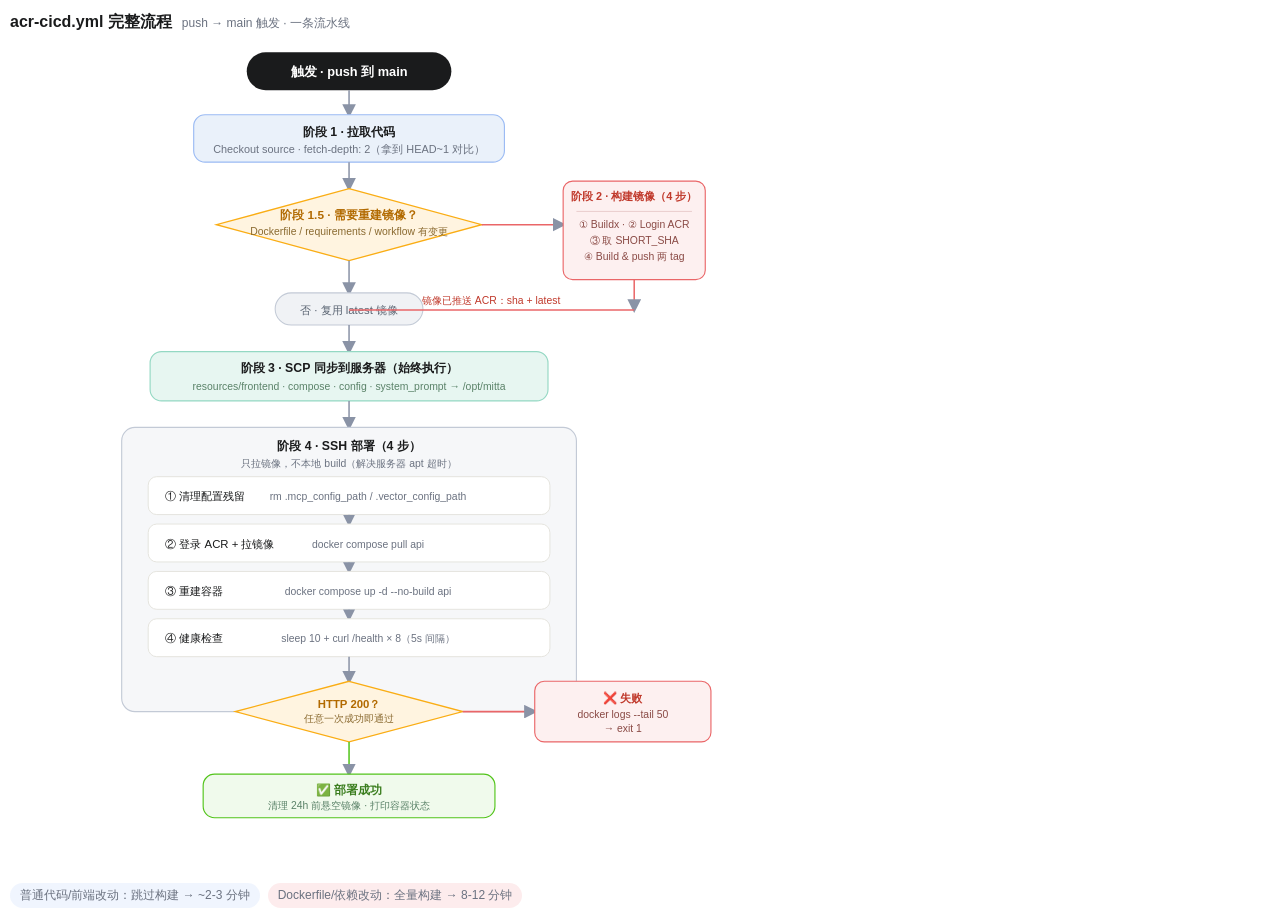
==== docs/ci-flow.html @ 8e014d86 "docs: README 全面审查优化+新增 CI/CD 章节+流程图 - 新增「持续集成与部署」章节: 混合部署架构图 + mermaid 流水线 +   镜像构建跳过机制(普通改动~2min / " ====
<html style="margin:0;padding:0;">
<div style="background-color:transparent;box-sizing:border-box;font-family:'Roboto','PingFang SC','Segoe UI',Arial,sans-serif;padding:4px 0;">
  <!-- 标题区 -->
  <div style="display:flex;align-items:baseline;gap:10px;flex-wrap:wrap;margin:0 0 6px 2px;">
    <span style="font-size:16px;font-weight:600;color:#1A1B1C;">acr-cicd.yml 完整流程</span>
    <span style="font-size:12px;color:#6B7280;">push → main 触发 · 一条流水线</span>
  </div>

  <!-- 流程图主体（纵向：触发 → 拉码 → 分支 → 构建/跳过 → 同步 → 部署 → 健康检查） -->
  <div style="width:100%;max-width:720px;box-sizing:border-box;">
  <svg viewBox="0 0 760 880" xmlns="http://www.w3.org/2000/svg" style="width:100%;height:auto;display:block;" role="img" aria-label="acr-cicd 流程图">
    <!-- ===== 阶段 0：触发 ===== -->
    <rect x="252" y="14" width="216" height="40" rx="20" fill="#1A1B1C"/>
    <text x="360" y="39" text-anchor="middle" font-size="13.5" font-weight="600" fill="#FFFFFF">触发 · push 到 main</text>

    <!-- ===== 阶段 1：拉取代码 ===== -->
    <line x1="360" y1="54" x2="360" y2="80" stroke="#8A93A6" stroke-width="1.6" marker-end="url(#ar)"/>
    <rect x="196" y="80" width="328" height="50" rx="12" fill="#EAF1FA" stroke="#9BBBF4" stroke-width="1.2"/>
    <text x="360" y="102" text-anchor="middle" font-size="13" font-weight="600" fill="#1A1B1C">阶段 1 · 拉取代码</text>
    <text x="360" y="120" text-anchor="middle" font-size="11.5" fill="#6B7280">Checkout source · fetch-depth: 2（拿到 HEAD~1 对比）</text>

    <!-- ===== 阶段 1.5：判断是否重建镜像 ===== -->
    <line x1="360" y1="130" x2="360" y2="158" stroke="#8A93A6" stroke-width="1.6" marker-end="url(#ar)"/>
    <polygon points="360,158 500,196 360,234 220,196" fill="#FFF4E0" stroke="#FAAD14" stroke-width="1.4"/>
    <text x="360" y="190" text-anchor="middle" font-size="12.5" font-weight="600" fill="#B26A00">阶段 1.5 · 需要重建镜像？</text>
    <text x="360" y="207" text-anchor="middle" font-size="11" fill="#8A6A30">Dockerfile / requirements / workflow 有变更</text>

    <!-- 否分支：跳过构建 -->
    <line x1="360" y1="234" x2="360" y2="268" stroke="#8A93A6" stroke-width="1.6" marker-end="url(#ar)"/>
    <rect x="282" y="268" width="156" height="34" rx="17" fill="#F0F2F5" stroke="#C3CAD6" stroke-width="1.1"/>
    <text x="360" y="290" text-anchor="middle" font-size="12" fill="#5A6472">否 · 复用 latest 镜像</text>

    <!-- 是分支：构建镜像（右侧泳道） -->
    <line x1="500" y1="196" x2="586" y2="196" stroke="#EA6668" stroke-width="1.6" marker-end="url(#ar)"/>
    <rect x="586" y="150" width="150" height="104" rx="10" fill="#FDF0F0" stroke="#EA6668" stroke-width="1.2"/>
    <text x="661" y="170" text-anchor="middle" font-size="11.5" font-weight="600" fill="#C0392B">阶段 2 · 构建镜像（4 步）</text>
    <line x1="600" y1="182" x2="722" y2="182" stroke="#E8CCCC" stroke-width="1"/>
    <text x="661" y="199" text-anchor="middle" font-size="11" fill="#8A4A45">① Buildx · ② Login ACR</text>
    <text x="661" y="216" text-anchor="middle" font-size="11" fill="#8A4A45">③ 取 SHORT_SHA</text>
    <text x="661" y="233" text-anchor="middle" font-size="11" fill="#8A4A45">④ Build &amp; push 两 tag</text>
    <line x1="661" y1="254" x2="661" y2="286" stroke="#EA6668" stroke-width="1.6" marker-end="url(#ar)"/>
    <line x1="661" y1="286" x2="360" y2="286" stroke="#EA6668" stroke-width="1.6"/>
    <text x="510" y="280" text-anchor="middle" font-size="11" fill="#C0392B">镜像已推送 ACR：sha + latest</text>

    <!-- ===== 阶段 3：SCP 同步（无论是否构建都执行） ===== -->
    <line x1="360" y1="302" x2="360" y2="330" stroke="#8A93A6" stroke-width="1.6" marker-end="url(#ar)"/>
    <rect x="150" y="330" width="420" height="52" rx="12" fill="#E7F6F1" stroke="#94D8C3" stroke-width="1.2"/>
    <text x="360" y="352" text-anchor="middle" font-size="13" font-weight="600" fill="#1A1B1C">阶段 3 · SCP 同步到服务器（始终执行）</text>
    <text x="360" y="370" text-anchor="middle" font-size="11" fill="#5A8268">resources/frontend · compose · config · system_prompt → /opt/mitta</text>

    <!-- ===== 阶段 4：SSH 部署 ===== -->
    <line x1="360" y1="382" x2="360" y2="410" stroke="#8A93A6" stroke-width="1.6" marker-end="url(#ar)"/>
    <rect x="120" y="410" width="480" height="300" rx="14" fill="#F6F7F9" stroke="#C3CAD6" stroke-width="1.2"/>
    <text x="360" y="434" text-anchor="middle" font-size="13" font-weight="600" fill="#1A1B1C">阶段 4 · SSH 部署（4 步）</text>
    <text x="360" y="452" text-anchor="middle" font-size="11" fill="#6B7280">只拉镜像，不本地 build（解决服务器 apt 超时）</text>

    <!-- 4 个部署子步骤 -->
    <rect x="148" y="462" width="424" height="40" rx="9" fill="#FFFFFF" stroke="#E4E3DD" stroke-width="1"/>
    <text x="166" y="487" font-size="12" fill="#1A1B1C">① 清理配置残留</text>
    <text x="380" y="487" text-anchor="middle" font-size="11" fill="#6B7280">rm .mcp_config_path / .vector_config_path</text>

    <line x1="360" y1="502" x2="360" y2="512" stroke="#C3CAD6" stroke-width="1.4" marker-end="url(#ar)"/>
    <rect x="148" y="512" width="424" height="40" rx="9" fill="#FFFFFF" stroke="#E4E3DD" stroke-width="1"/>
    <text x="166" y="537" font-size="12" fill="#1A1B1C">② 登录 ACR + 拉镜像</text>
    <text x="380" y="537" text-anchor="middle" font-size="11" fill="#6B7280">docker compose pull api</text>

    <line x1="360" y1="552" x2="360" y2="562" stroke="#C3CAD6" stroke-width="1.4" marker-end="url(#ar)"/>
    <rect x="148" y="562" width="424" height="40" rx="9" fill="#FFFFFF" stroke="#E4E3DD" stroke-width="1"/>
    <text x="166" y="587" font-size="12" fill="#1A1B1C">③ 重建容器</text>
    <text x="380" y="587" text-anchor="middle" font-size="11" fill="#6B7280">docker compose up -d --no-build api</text>

    <line x1="360" y1="602" x2="360" y2="612" stroke="#C3CAD6" stroke-width="1.4" marker-end="url(#ar)"/>
    <rect x="148" y="612" width="424" height="40" rx="9" fill="#FFFFFF" stroke="#E4E3DD" stroke-width="1"/>
    <text x="166" y="637" font-size="12" fill="#1A1B1C">④ 健康检查</text>
    <text x="380" y="637" text-anchor="middle" font-size="11" fill="#6B7280">sleep 10 + curl /health × 8（5s 间隔）</text>

    <!-- ===== 健康检查分支 ===== -->
    <line x1="360" y1="652" x2="360" y2="678" stroke="#8A93A6" stroke-width="1.6" marker-end="url(#ar)"/>
    <polygon points="360,678 480,710 360,742 240,710" fill="#FFF4E0" stroke="#FAAD14" stroke-width="1.4"/>
    <text x="360" y="706" text-anchor="middle" font-size="12" font-weight="600" fill="#B26A00">HTTP 200？</text>
    <text x="360" y="721" text-anchor="middle" font-size="11" fill="#8A6A30">任意一次成功即通过</text>

    <!-- 成功分支 -->
    <line x1="360" y1="742" x2="360" y2="776" stroke="#52C41A" stroke-width="1.6" marker-end="url(#ar)"/>
    <rect x="206" y="776" width="308" height="46" rx="12" fill="#F0FAEC" stroke="#52C41A" stroke-width="1.2"/>
    <text x="360" y="797" text-anchor="middle" font-size="12.5" font-weight="600" fill="#3A7D1E">✅ 部署成功</text>
    <text x="360" y="813" text-anchor="middle" font-size="11" fill="#5A8268">清理 24h 前悬空镜像 · 打印容器状态</text>

    <!-- 失败分支 -->
    <line x1="480" y1="710" x2="556" y2="710" stroke="#EA6668" stroke-width="1.6" marker-end="url(#ar)"/>
    <rect x="556" y="678" width="186" height="64" rx="10" fill="#FDF0F0" stroke="#EA6668" stroke-width="1.2"/>
    <text x="649" y="700" text-anchor="middle" font-size="12" font-weight="600" fill="#C0392B">❌ 失败</text>
    <text x="649" y="717" text-anchor="middle" font-size="11" fill="#8A4A45">docker logs --tail 50</text>
    <text x="649" y="732" text-anchor="middle" font-size="11" fill="#8A4A45">→ exit 1</text>

    <!-- 箭头定义 -->
    <defs>
      <marker id="ar" markerWidth="9" markerHeight="9" refX="7" refY="4.5" orient="auto">
        <path d="M0,0 L9,4.5 L0,9 Z" fill="#8A93A6"/>
      </marker>
    </defs>
  </svg>
  </div>

  <!-- 底部说明 -->
  <div style="display:flex;gap:8px;flex-wrap:wrap;margin:10px 2px 0;font-size:12px;color:#6B7280;">
    <span style="padding:4px 10px;border-radius:999px;background:rgba(155,187,244,0.15);">普通代码/前端改动：跳过构建 → ~2-3 分钟</span>
    <span style="padding:4px 10px;border-radius:999px;background:rgba(234,102,104,0.12);">Dockerfile/依赖改动：全量构建 → 8-12 分钟</span>
  </div>
</div>
</html>
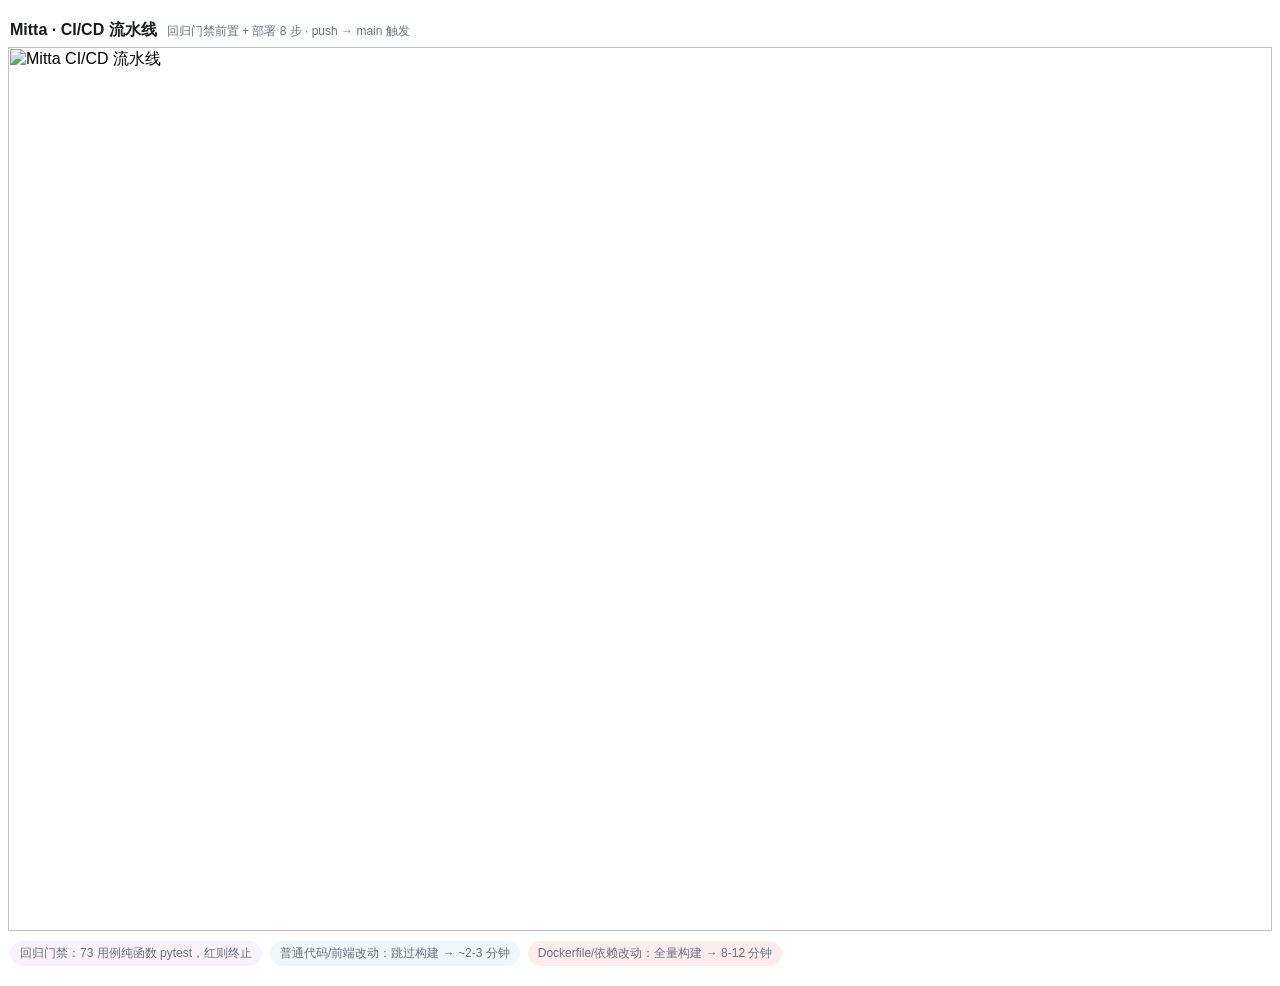
==== commit c67eca57: "docs: 修复 CI 流程图模块重叠（红叉移入门禁块内、交接线走顶部主线）、同步 ci-flow.html" ====
--- a/docs/ci-flow.html
+++ b/docs/ci-flow.html
@@ -1,111 +1,15 @@
 <html style="margin:0;padding:0;">
-<div style="background-color:transparent;box-sizing:border-box;font-family:'Roboto','PingFang SC','Segoe UI',Arial,sans-serif;padding:4px 0;">
-  <!-- 标题区 -->
+<title>Mitta CI/CD 流水线</title>
+<div style="background-color:transparent;box-sizing:border-box;font-family:'Roboto','PingFang SC','Segoe UI',Arial,sans-serif;padding:12px 0;">
   <div style="display:flex;align-items:baseline;gap:10px;flex-wrap:wrap;margin:0 0 6px 2px;">
-    <span style="font-size:16px;font-weight:600;color:#1A1B1C;">acr-cicd.yml 完整流程</span>
-    <span style="font-size:12px;color:#6B7280;">push → main 触发 · 一条流水线</span>
+    <span style="font-size:16px;font-weight:600;color:#1A1B1C;">Mitta · CI/CD 流水线</span>
+    <span style="font-size:12px;color:#6B7280;">回归门禁前置 + 部署 8 步 · push → main 触发</span>
   </div>
-
-  <!-- 流程图主体（纵向：触发 → 拉码 → 分支 → 构建/跳过 → 同步 → 部署 → 健康检查） -->
-  <div style="width:100%;max-width:720px;box-sizing:border-box;">
-  <svg viewBox="0 0 760 880" xmlns="http://www.w3.org/2000/svg" style="width:100%;height:auto;display:block;" role="img" aria-label="acr-cicd 流程图">
-    <!-- ===== 阶段 0：触发 ===== -->
-    <rect x="252" y="14" width="216" height="40" rx="20" fill="#1A1B1C"/>
-    <text x="360" y="39" text-anchor="middle" font-size="13.5" font-weight="600" fill="#FFFFFF">触发 · push 到 main</text>
-
-    <!-- ===== 阶段 1：拉取代码 ===== -->
-    <line x1="360" y1="54" x2="360" y2="80" stroke="#8A93A6" stroke-width="1.6" marker-end="url(#ar)"/>
-    <rect x="196" y="80" width="328" height="50" rx="12" fill="#EAF1FA" stroke="#9BBBF4" stroke-width="1.2"/>
-    <text x="360" y="102" text-anchor="middle" font-size="13" font-weight="600" fill="#1A1B1C">阶段 1 · 拉取代码</text>
-    <text x="360" y="120" text-anchor="middle" font-size="11.5" fill="#6B7280">Checkout source · fetch-depth: 2（拿到 HEAD~1 对比）</text>
-
-    <!-- ===== 阶段 1.5：判断是否重建镜像 ===== -->
-    <line x1="360" y1="130" x2="360" y2="158" stroke="#8A93A6" stroke-width="1.6" marker-end="url(#ar)"/>
-    <polygon points="360,158 500,196 360,234 220,196" fill="#FFF4E0" stroke="#FAAD14" stroke-width="1.4"/>
-    <text x="360" y="190" text-anchor="middle" font-size="12.5" font-weight="600" fill="#B26A00">阶段 1.5 · 需要重建镜像？</text>
-    <text x="360" y="207" text-anchor="middle" font-size="11" fill="#8A6A30">Dockerfile / requirements / workflow 有变更</text>
-
-    <!-- 否分支：跳过构建 -->
-    <line x1="360" y1="234" x2="360" y2="268" stroke="#8A93A6" stroke-width="1.6" marker-end="url(#ar)"/>
-    <rect x="282" y="268" width="156" height="34" rx="17" fill="#F0F2F5" stroke="#C3CAD6" stroke-width="1.1"/>
-    <text x="360" y="290" text-anchor="middle" font-size="12" fill="#5A6472">否 · 复用 latest 镜像</text>
-
-    <!-- 是分支：构建镜像（右侧泳道） -->
-    <line x1="500" y1="196" x2="586" y2="196" stroke="#EA6668" stroke-width="1.6" marker-end="url(#ar)"/>
-    <rect x="586" y="150" width="150" height="104" rx="10" fill="#FDF0F0" stroke="#EA6668" stroke-width="1.2"/>
-    <text x="661" y="170" text-anchor="middle" font-size="11.5" font-weight="600" fill="#C0392B">阶段 2 · 构建镜像（4 步）</text>
-    <line x1="600" y1="182" x2="722" y2="182" stroke="#E8CCCC" stroke-width="1"/>
-    <text x="661" y="199" text-anchor="middle" font-size="11" fill="#8A4A45">① Buildx · ② Login ACR</text>
-    <text x="661" y="216" text-anchor="middle" font-size="11" fill="#8A4A45">③ 取 SHORT_SHA</text>
-    <text x="661" y="233" text-anchor="middle" font-size="11" fill="#8A4A45">④ Build &amp; push 两 tag</text>
-    <line x1="661" y1="254" x2="661" y2="286" stroke="#EA6668" stroke-width="1.6" marker-end="url(#ar)"/>
-    <line x1="661" y1="286" x2="360" y2="286" stroke="#EA6668" stroke-width="1.6"/>
-    <text x="510" y="280" text-anchor="middle" font-size="11" fill="#C0392B">镜像已推送 ACR：sha + latest</text>
-
-    <!-- ===== 阶段 3：SCP 同步（无论是否构建都执行） ===== -->
-    <line x1="360" y1="302" x2="360" y2="330" stroke="#8A93A6" stroke-width="1.6" marker-end="url(#ar)"/>
-    <rect x="150" y="330" width="420" height="52" rx="12" fill="#E7F6F1" stroke="#94D8C3" stroke-width="1.2"/>
-    <text x="360" y="352" text-anchor="middle" font-size="13" font-weight="600" fill="#1A1B1C">阶段 3 · SCP 同步到服务器（始终执行）</text>
-    <text x="360" y="370" text-anchor="middle" font-size="11" fill="#5A8268">resources/frontend · compose · config · system_prompt → /opt/mitta</text>
-
-    <!-- ===== 阶段 4：SSH 部署 ===== -->
-    <line x1="360" y1="382" x2="360" y2="410" stroke="#8A93A6" stroke-width="1.6" marker-end="url(#ar)"/>
-    <rect x="120" y="410" width="480" height="300" rx="14" fill="#F6F7F9" stroke="#C3CAD6" stroke-width="1.2"/>
-    <text x="360" y="434" text-anchor="middle" font-size="13" font-weight="600" fill="#1A1B1C">阶段 4 · SSH 部署（4 步）</text>
-    <text x="360" y="452" text-anchor="middle" font-size="11" fill="#6B7280">只拉镜像，不本地 build（解决服务器 apt 超时）</text>
-
-    <!-- 4 个部署子步骤 -->
-    <rect x="148" y="462" width="424" height="40" rx="9" fill="#FFFFFF" stroke="#E4E3DD" stroke-width="1"/>
-    <text x="166" y="487" font-size="12" fill="#1A1B1C">① 清理配置残留</text>
-    <text x="380" y="487" text-anchor="middle" font-size="11" fill="#6B7280">rm .mcp_config_path / .vector_config_path</text>
-
-    <line x1="360" y1="502" x2="360" y2="512" stroke="#C3CAD6" stroke-width="1.4" marker-end="url(#ar)"/>
-    <rect x="148" y="512" width="424" height="40" rx="9" fill="#FFFFFF" stroke="#E4E3DD" stroke-width="1"/>
-    <text x="166" y="537" font-size="12" fill="#1A1B1C">② 登录 ACR + 拉镜像</text>
-    <text x="380" y="537" text-anchor="middle" font-size="11" fill="#6B7280">docker compose pull api</text>
-
-    <line x1="360" y1="552" x2="360" y2="562" stroke="#C3CAD6" stroke-width="1.4" marker-end="url(#ar)"/>
-    <rect x="148" y="562" width="424" height="40" rx="9" fill="#FFFFFF" stroke="#E4E3DD" stroke-width="1"/>
-    <text x="166" y="587" font-size="12" fill="#1A1B1C">③ 重建容器</text>
-    <text x="380" y="587" text-anchor="middle" font-size="11" fill="#6B7280">docker compose up -d --no-build api</text>
-
-    <line x1="360" y1="602" x2="360" y2="612" stroke="#C3CAD6" stroke-width="1.4" marker-end="url(#ar)"/>
-    <rect x="148" y="612" width="424" height="40" rx="9" fill="#FFFFFF" stroke="#E4E3DD" stroke-width="1"/>
-    <text x="166" y="637" font-size="12" fill="#1A1B1C">④ 健康检查</text>
-    <text x="380" y="637" text-anchor="middle" font-size="11" fill="#6B7280">sleep 10 + curl /health × 8（5s 间隔）</text>
-
-    <!-- ===== 健康检查分支 ===== -->
-    <line x1="360" y1="652" x2="360" y2="678" stroke="#8A93A6" stroke-width="1.6" marker-end="url(#ar)"/>
-    <polygon points="360,678 480,710 360,742 240,710" fill="#FFF4E0" stroke="#FAAD14" stroke-width="1.4"/>
-    <text x="360" y="706" text-anchor="middle" font-size="12" font-weight="600" fill="#B26A00">HTTP 200？</text>
-    <text x="360" y="721" text-anchor="middle" font-size="11" fill="#8A6A30">任意一次成功即通过</text>
-
-    <!-- 成功分支 -->
-    <line x1="360" y1="742" x2="360" y2="776" stroke="#52C41A" stroke-width="1.6" marker-end="url(#ar)"/>
-    <rect x="206" y="776" width="308" height="46" rx="12" fill="#F0FAEC" stroke="#52C41A" stroke-width="1.2"/>
-    <text x="360" y="797" text-anchor="middle" font-size="12.5" font-weight="600" fill="#3A7D1E">✅ 部署成功</text>
-    <text x="360" y="813" text-anchor="middle" font-size="11" fill="#5A8268">清理 24h 前悬空镜像 · 打印容器状态</text>
-
-    <!-- 失败分支 -->
-    <line x1="480" y1="710" x2="556" y2="710" stroke="#EA6668" stroke-width="1.6" marker-end="url(#ar)"/>
-    <rect x="556" y="678" width="186" height="64" rx="10" fill="#FDF0F0" stroke="#EA6668" stroke-width="1.2"/>
-    <text x="649" y="700" text-anchor="middle" font-size="12" font-weight="600" fill="#C0392B">❌ 失败</text>
-    <text x="649" y="717" text-anchor="middle" font-size="11" fill="#8A4A45">docker logs --tail 50</text>
-    <text x="649" y="732" text-anchor="middle" font-size="11" fill="#8A4A45">→ exit 1</text>
-
-    <!-- 箭头定义 -->
-    <defs>
-      <marker id="ar" markerWidth="9" markerHeight="9" refX="7" refY="4.5" orient="auto">
-        <path d="M0,0 L9,4.5 L0,9 Z" fill="#8A93A6"/>
-      </marker>
-    </defs>
-  </svg>
-  </div>
-
-  <!-- 底部说明 -->
+  <img src="ci-flow.svg" alt="Mitta CI/CD 流水线" style="width:100%;height:auto;display:block;">
   <div style="display:flex;gap:8px;flex-wrap:wrap;margin:10px 2px 0;font-size:12px;color:#6B7280;">
-    <span style="padding:4px 10px;border-radius:999px;background:rgba(155,187,244,0.15);">普通代码/前端改动：跳过构建 → ~2-3 分钟</span>
+    <span style="padding:4px 10px;border-radius:999px;background:rgba(201,167,232,0.15);">回归门禁：73 用例纯函数 pytest，红则终止</span>
+    <span style="padding:4px 10px;border-radius:999px;background:rgba(139,200,234,0.15);">普通代码/前端改动：跳过构建 → ~2-3 分钟</span>
     <span style="padding:4px 10px;border-radius:999px;background:rgba(234,102,104,0.12);">Dockerfile/依赖改动：全量构建 → 8-12 分钟</span>
   </div>
 </div>
-</html>+</html>
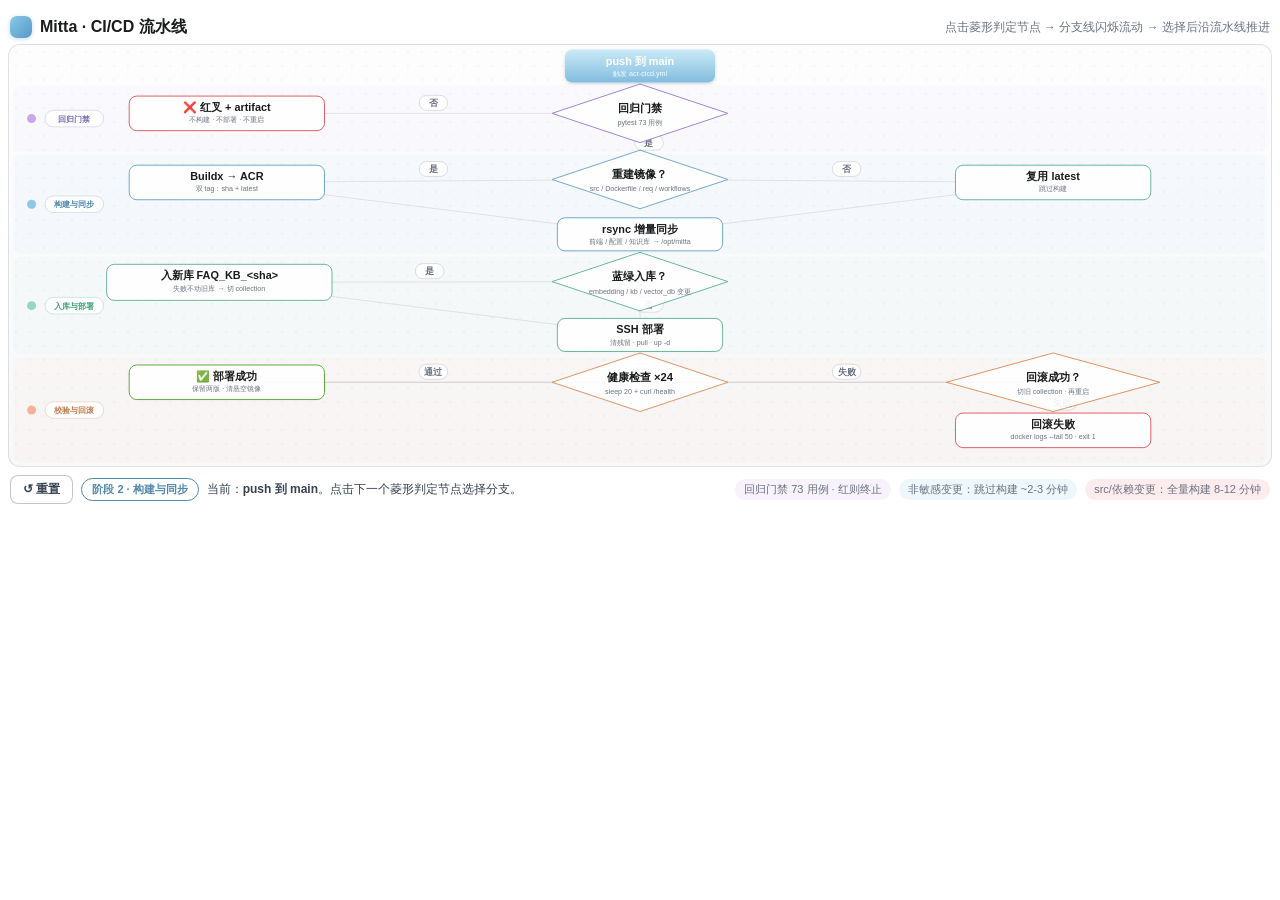
==== commit 8aff4189: "docs: ci-flow 交互式流水线改造——分支闪烁流动动画 + 宽扁布局优化 + 判定推进逻辑修复" ====
--- a/docs/ci-flow.html
+++ b/docs/ci-flow.html
@@ -1,15 +1,285 @@
 <html style="margin:0;padding:0;">
-<title>Mitta CI/CD 流水线</title>
-<div style="background-color:transparent;box-sizing:border-box;font-family:'Roboto','PingFang SC','Segoe UI',Arial,sans-serif;padding:12px 0;">
-  <div style="display:flex;align-items:baseline;gap:10px;flex-wrap:wrap;margin:0 0 6px 2px;">
-    <span style="font-size:16px;font-weight:600;color:#1A1B1C;">Mitta · CI/CD 流水线</span>
-    <span style="font-size:12px;color:#6B7280;">回归门禁前置 + 部署 8 步 · push → main 触发</span>
+<title>Mitta CI/CD 流水线（交互式流程图）</title>
+<div style="background-color:transparent;box-sizing:border-box;font-family:'Roboto','PingFang SC','Segoe UI',Arial,sans-serif;padding:8px 0;color:#1A1B1C;">
+  <style>
+    #graph svg [data-node]{transition:filter .15s,opacity .15s;}
+    #graph svg [data-node]:hover{filter:url(#sd) brightness(1.07);}
+    #graph svg text{user-select:none;}
+  </style>
+
+  <div style="display:flex;align-items:center;justify-content:space-between;flex-wrap:wrap;gap:6px;margin:0 2px 6px;">
+    <div style="display:flex;align-items:center;gap:8px;">
+      <div style="width:22px;height:22px;border-radius:7px;background:linear-gradient(135deg,#8BC8EA,#5599C4);box-shadow:0 1px 4px rgba(85,153,196,0.35);"></div>
+      <span style="font-size:16px;font-weight:700;color:#1A1B1C;">Mitta · CI/CD 流水线</span>
+    </div>
+    <span style="font-size:12px;color:#6B7280;">点击菱形判定节点 → 分支线闪烁流动 → 选择后沿流水线推进</span>
   </div>
-  <img src="ci-flow.svg" alt="Mitta CI/CD 流水线" style="width:100%;height:auto;display:block;">
-  <div style="display:flex;gap:8px;flex-wrap:wrap;margin:10px 2px 0;font-size:12px;color:#6B7280;">
-    <span style="padding:4px 10px;border-radius:999px;background:rgba(201,167,232,0.15);">回归门禁：73 用例纯函数 pytest，红则终止</span>
-    <span style="padding:4px 10px;border-radius:999px;background:rgba(139,200,234,0.15);">普通代码/前端改动：跳过构建 → ~2-3 分钟</span>
-    <span style="padding:4px 10px;border-radius:999px;background:rgba(234,102,104,0.12);">Dockerfile/依赖改动：全量构建 → 8-12 分钟</span>
+
+  <div id="graph" style="position:relative;width:100%;border:1px solid rgba(26,27,28,0.12);border-radius:12px;box-sizing:border-box;background:radial-gradient(rgba(17,24,39,0.035) 1px,transparent 1px),linear-gradient(180deg,#FDFDFE,#F7F8FA);background-size:14px 14px,100% 100%;"></div>
+
+  <div style="display:flex;align-items:center;gap:8px;flex-wrap:wrap;margin:8px 2px 0;">
+    <button id="reset" style="padding:5px 12px;border-radius:8px;border:1px solid rgba(26,27,28,0.25);background:#fff;color:#374151;font-size:12px;font-weight:600;cursor:pointer;">↺ 重置</button>
+    <span id="stagebadge" style="padding:3px 10px;border-radius:999px;background:#EDE9F7;color:#7A6BB0;font-size:11px;font-weight:600;"></span>
+    <span id="statusbar" style="font-size:12px;color:#374151;flex:1 1 200px;min-width:0;line-height:1.6;"></span>
+    <span style="padding:3px 9px;border-radius:999px;background:rgba(201,167,232,0.15);font-size:11px;color:#6B7280;">回归门禁 73 用例 · 红则终止</span>
+    <span style="padding:3px 9px;border-radius:999px;background:rgba(139,200,234,0.15);font-size:11px;color:#6B7280;">非敏感变更：跳过构建 ~2-3 分钟</span>
+    <span style="padding:3px 9px;border-radius:999px;background:rgba(234,102,104,0.12);font-size:11px;color:#6B7280;">src/依赖变更：全量构建 8-12 分钟</span>
   </div>
+
+  <script>
+  (function() {
+    'use strict';
+    // 宽扁布局：viewBox 1680×560，主链居中 x≈840，判定分支左右展开
+    var W = 1680, H = 560;
+
+    // ---- 图结构（阶段色体系：动作浅渐变 / 判定深渐变 / 终语义色）----
+    var nodes = {
+      start:   { id:'start',   label:'push 到 main',          sub:'触发 acr-cicd.yml',             type:'action',   x:740, y:6,   w:200, h:44, grad:'gbL', border:'#5599C4', stage:2 },
+      gate:    { id:'gate',    label:'回归门禁',              sub:'pytest 73 用例',                type:'decision', x:735, y:64,  w:210, h:54, grad:'gpD', border:'#8E6FC8', stage:1 },
+      fail:    { id:'fail',    label:'❌ 红叉 + artifact',    sub:'不构建 · 不部署 · 不重启',       type:'terminal', x:160, y:68,  w:260, h:46, grad:'gr',  border:'#D94448', stage:1 },
+      buildq:  { id:'buildq',  label:'重建镜像？',            sub:'src / Dockerfile / req / workflows', type:'decision', x:735, y:152, w:210, h:54, grad:'gbD', border:'#5599C4', stage:2 },
+      build:   { id:'build',   label:'Buildx → ACR',         sub:'双 tag：sha + latest',           type:'action',   x:160, y:160, w:260, h:46, grad:'gbL', border:'#5599C4', stage:2 },
+      reuse:   { id:'reuse',   label:'复用 latest',           sub:'跳过构建',                       type:'action',   x:1260, y:160, w:260, h:46, grad:'ggL', border:'#4FA985', stage:2 },
+      rsync:   { id:'rsync',   label:'rsync 增量同步',        sub:'前端 / 配置 / 知识库 → /opt/mitta', type:'action', x:730, y:230, w:220, h:44, grad:'gbL', border:'#5599C4', stage:2 },
+      blueq:   { id:'blueq',   label:'蓝绿入库？',            sub:'embedding / kb / vector_db 变更', type:'decision', x:735, y:288, w:210, h:54, grad:'ggD', border:'#4FA985', stage:3 },
+      ingest:  { id:'ingest',  label:'入新库 FAQ_KB_&lt;sha&gt;', sub:'失败不动旧库 → 切 collection', type:'action', x:130, y:292, w:300, h:48, grad:'ggL', border:'#4FA985', stage:3 },
+      deploy:  { id:'deploy',  label:'SSH 部署',              sub:'清残留 · pull · up -d',          type:'action',   x:730, y:364, w:220, h:44, grad:'ggL', border:'#4FA985', stage:3 },
+      health:  { id:'health',  label:'健康检查 ×24',          sub:'sleep 20 + curl /health',        type:'decision', x:735, y:422, w:210, h:54, grad:'goD', border:'#D97F45', stage:4 },
+      success: { id:'success', label:'✅ 部署成功',            sub:'保留两版 · 清悬空镜像',          type:'terminal', x:160, y:426, w:260, h:46, grad:'gs',  border:'#3E9E1D', stage:4 },
+      rollback:{ id:'rollback',label:'回滚成功？',            sub:'切旧 collection · 再重启',       type:'decision', x:1260, y:422, w:260, h:54, grad:'goD', border:'#D97F45', stage:4 },
+      rolfail: { id:'rolfail', label:'回滚失败',              sub:'docker logs --tail 50 · exit 1', type:'terminal', x:1260, y:490, w:260, h:46, grad:'gr',  border:'#D94448', stage:4 }
+    };
+
+    var edges = [
+      { from:'start',   to:'gate',    label:'',    cond:null },
+      { from:'gate',    to:'fail',    label:'否',  cond:'否' },
+      { from:'gate',    to:'buildq',  label:'是',  cond:'是' },
+      { from:'buildq',  to:'build',   label:'是',  cond:'是' },
+      { from:'buildq',  to:'reuse',   label:'否',  cond:'否' },
+      { from:'build',   to:'rsync',   label:'',    cond:null },
+      { from:'reuse',   to:'rsync',   label:'',    cond:null },
+      { from:'rsync',   to:'blueq',   label:'',    cond:null },
+      { from:'blueq',   to:'ingest',  label:'是',  cond:'是' },
+      { from:'blueq',   to:'deploy',  label:'否',  cond:'否' },
+      { from:'ingest',  to:'deploy',  label:'',    cond:null },
+      { from:'deploy',  to:'health',  label:'',    cond:null },
+      { from:'health',  to:'success', label:'通过', cond:'是' },
+      { from:'health',  to:'rollback',label:'失败', cond:'否' },
+      { from:'rollback',to:'rolfail', label:'失败', cond:'否' },
+      { from:'rollback',to:'success', label:'成功', cond:'是' }
+    ];
+
+    var STAGES = [
+      { name:'回归门禁',     bg:'rgba(201,167,232,0.05)',   tc:'#7A6BB0', badge:'#C9A7E8' },
+      { name:'构建与同步',   bg:'rgba(139,200,234,0.05)',   tc:'#4F87AD', badge:'#8BC8EA' },
+      { name:'入库与部署',   bg:'rgba(148,216,195,0.05)',   tc:'#3E9C78', badge:'#94D8C3' },
+      { name:'校验与回滚',   bg:'rgba(244,179,147,0.06)',   tc:'#C07B4B', badge:'#F4B393' }
+    ];
+
+    var state = { visited: ['start'], decided: {}, pending: null };
+    var graph = document.getElementById('graph');
+    var statusbar = document.getElementById('statusbar');
+    var stagebadge = document.getElementById('stagebadge');
+    var resetBtn = document.getElementById('reset');
+
+    function cc(n) { return { x: n.x + n.w / 2, y: n.y + n.h / 2 }; }
+    function edgePts(e) { return { p1: cc(nodes[e.from]), p2: cc(nodes[e.to]) }; }
+    function isWalked(e) {
+      for (var i = 0; i < state.visited.length - 1; i++) {
+        if (state.visited[i] === e.from && state.visited[i + 1] === e.to) return true;
+      }
+      return false;
+    }
+    function isPendingBranch(e) { return state.pending === e.from; }
+
+    function render() {
+      var html = '<svg viewBox="0 0 ' + W + ' ' + H + '" width="100%" style="display:block;">';
+
+      // ---- 泳道（4 段，阶段色）----
+      var lanes = [ {y:54,h:88}, {y:146,h:132}, {y:282,h:130}, {y:416,h:140} ];
+      for (var li = 0; li < lanes.length; li++) {
+        var L = lanes[li], S = STAGES[li];
+        html += '<rect x="6" y="' + L.y + '" width="1668" height="' + L.h + '" rx="10" fill="' + S.bg + '"/>';
+        var lc = L.y + L.h / 2;
+        html += '<circle cx="30" cy="' + lc + '" r="6" fill="' + S.badge + '"/>';
+        html += '<rect x="48" y="' + (lc - 11) + '" width="78" height="22" rx="11" fill="rgba(255,255,255,0.9)" stroke="' + S.tc + '" stroke-opacity="0.3"/>';
+        html += '<text x="87" y="' + (lc + 4) + '" font-size="10" fill="' + S.tc + '" font-weight="700" text-anchor="middle">' + S.name + '</text>';
+      }
+
+      // ---- defs：渐变 + 阴影 + 箭头 ----
+      html += '<defs>';
+      html += '<linearGradient id="gbL" x1="0" y1="0" x2="0" y2="1"><stop offset="0" stop-color="#CAEAF7"/><stop offset="1" stop-color="#82BCDE"/></linearGradient>';
+      html += '<linearGradient id="gbD" x1="0" y1="0" x2="0" y2="1"><stop offset="0" stop-color="#A5D4EC"/><stop offset="1" stop-color="#5599C4"/></linearGradient>';
+      html += '<linearGradient id="gpD" x1="0" y1="0" x2="0" y2="1"><stop offset="0" stop-color="#CDB4EC"/><stop offset="1" stop-color="#8E6FC8"/></linearGradient>';
+      html += '<linearGradient id="ggL" x1="0" y1="0" x2="0" y2="1"><stop offset="0" stop-color="#C9EDDC"/><stop offset="1" stop-color="#80C7AC"/></linearGradient>';
+      html += '<linearGradient id="ggD" x1="0" y1="0" x2="0" y2="1"><stop offset="0" stop-color="#A9E0C6"/><stop offset="1" stop-color="#4FA985"/></linearGradient>';
+      html += '<linearGradient id="goD" x1="0" y1="0" x2="0" y2="1"><stop offset="0" stop-color="#F7C9A0"/><stop offset="1" stop-color="#D97F45"/></linearGradient>';
+      html += '<linearGradient id="gr" x1="0" y1="0" x2="0" y2="1"><stop offset="0" stop-color="#F5A2A4"/><stop offset="1" stop-color="#D94448"/></linearGradient>';
+      html += '<linearGradient id="gs" x1="0" y1="0" x2="0" y2="1"><stop offset="0" stop-color="#7FDD5A"/><stop offset="1" stop-color="#3E9E1D"/></linearGradient>';
+      html += '<filter id="sd" x="-20%" y="-20%" width="140%" height="140%"><feDropShadow dx="0" dy="1.5" stdDeviation="2" flood-color="rgba(17,24,39,0.18)"/></filter>';
+      html += '<marker id="a" viewBox="0 0 8 8" refX="6" refY="4" markerWidth="6" markerHeight="6" orient="auto"><path d="M0,0 L8,4 L0,8 z" fill="rgba(17,24,39,0.35)"/></marker>';
+      html += '<marker id="a_h" viewBox="0 0 8 8" refX="6" refY="4" markerWidth="6" markerHeight="6" orient="auto"><path d="M0,0 L8,4 L0,8 z" fill="#111827"/></marker>';
+      html += '</defs>';
+
+      // ---- 边 ----
+      for (var i = 0; i < edges.length; i++) {
+        var e = edges[i];
+        var P = edgePts(e);
+        var walked = isWalked(e);
+        var pb = isPendingBranch(e);
+        var decided = state.decided[e.from];
+        var hl = walked || (decided && decided === e.cond);
+        var stroke, sw, dash, op;
+        if (pb) { stroke = '#D64545'; sw = 2.8; dash = '12 9'; op = 0.95; }
+        else if (hl) { stroke = '#111827'; sw = 3; dash = null; op = 1; }
+        else { stroke = 'rgba(17,24,39,0.22)'; sw = 1.2; dash = null; op = 0.5; }
+
+        html += '<line x1="' + P.p1.x + '" y1="' + P.p1.y + '" x2="' + P.p2.x + '" y2="' + P.p2.y + '" stroke="' + stroke + '" stroke-width="' + sw + '" stroke-dasharray="' + (dash || 'none') + '" marker-end="url(#a' + (hl || pb ? '_h' : '') + ')" opacity="' + op + '">';
+        if (pb) {
+          html += '<animate attributeName="stroke-dashoffset" from="21" to="0" dur="0.7s" repeatCount="indefinite"/>';
+          html += '<animate attributeName="opacity" values="0.4;1;0.4" dur="0.8s" repeatCount="indefinite"/>';
+        }
+        html += '</line>';
+        if (walked) {
+          html += '<circle r="3.2" fill="#FFFFFF" opacity="0.95"><animateMotion dur="1.4s" begin="0s" repeatCount="indefinite" path="M ' + P.p1.x + ' ' + P.p1.y + ' L ' + P.p2.x + ' ' + P.p2.y + '"/></circle>';
+          html += '<circle r="3.2" fill="#FFFFFF" opacity="0.7"><animateMotion dur="1.4s" begin="0.7s" repeatCount="indefinite" path="M ' + P.p1.x + ' ' + P.p1.y + ' L ' + P.p2.x + ' ' + P.p2.y + '"/></circle>';
+        } else if (pb) {
+          html += '<circle r="3.6" fill="#FFD54F" opacity="0.95"><animateMotion dur="0.8s" begin="0s" repeatCount="indefinite" path="M ' + P.p1.x + ' ' + P.p1.y + ' L ' + P.p2.x + ' ' + P.p2.y + '"/></circle>';
+        }
+        if (e.label) {
+          var lhl = (decided === e.cond);
+          var mx, my;
+          if (Math.abs(P.p1.y - P.p2.y) < 10) { mx = (P.p1.x + P.p2.x) / 2; my = P.p1.y - 9; }
+          else { mx = (P.p1.x + P.p2.x) / 2 + 12; my = (P.p1.y + P.p2.y) / 2; }
+          html += '<rect x="' + (mx - 19) + '" y="' + (my - 15) + '" width="38" height="20" rx="10" fill="' + (lhl ? '#111827' : 'rgba(255,255,255,0.92)') + '" stroke="' + (lhl ? '#111827' : 'rgba(17,24,39,0.18)') + '" stroke-width="1"/>';
+          html += '<text x="' + mx + '" y="' + (my - 1) + '" font-size="12" font-weight="700" fill="' + (lhl ? '#FFFFFF' : '#6B7280') + '" text-anchor="middle" style="pointer-events:none;">' + e.label + '</text>';
+        }
+      }
+
+      // ---- 节点 ----
+      for (var key in nodes) {
+        var n = nodes[key];
+        var visited = state.visited.indexOf(n.id) !== -1;
+        var pending = state.pending === n.id;
+        var dval = state.decided[n.id];
+        var fill, stroke, textColor, subColor;
+        if (n.type === 'terminal' && visited) { fill = 'url(#' + n.grad + ')'; stroke = 'none'; textColor = '#fff'; subColor = 'rgba(255,255,255,0.92)'; }
+        else if (n.type === 'decision' && dval) { fill = (dval === '是') ? '#2E9E4F' : '#D64545'; stroke = 'none'; textColor = '#fff'; subColor = 'rgba(255,255,255,0.92)'; }
+        else if (visited) { fill = 'url(#' + n.grad + ')'; stroke = 'none'; textColor = '#fff'; subColor = 'rgba(255,255,255,0.92)'; }
+        else { fill = '#FFFFFF'; stroke = n.border; textColor = '#1A1B1C'; subColor = '#6B7280'; }
+        var sw2 = pending ? 3 : (visited ? 1.4 : 1.2);
+        var op = (visited || pending) ? 1 : 0.92;
+        var swStroke = pending ? '#111827' : stroke;
+        var filt = (visited || pending) ? ' filter="url(#sd)"' : '';
+
+        if (n.type === 'decision') {
+          var cx = n.x + n.w / 2, cy = n.y + n.h / 2, rx = n.w / 2 + 12, ry = n.h / 2 + 12;
+          if (pending) {
+            html += '<circle cx="' + cx + '" cy="' + cy + '" r="' + rx + '" fill="none" stroke="#D64545" stroke-width="2" opacity="0.7">';
+            html += '<animate attributeName="r" values="' + rx + ';' + (rx + 10) + ';' + rx + '" dur="1.2s" repeatCount="indefinite"/>';
+            html += '<animate attributeName="opacity" values="0.75;0;0.75" dur="1.2s" repeatCount="indefinite"/>';
+            html += '</circle>';
+          }
+          html += '<polygon points="' + cx + ',' + (cy - ry) + ' ' + (cx + rx) + ',' + cy + ' ' + cx + ',' + (cy + ry) + ' ' + (cx - rx) + ',' + cy + '" fill="' + fill + '" stroke="' + swStroke + '" stroke-width="' + sw2 + '" opacity="' + op + '"' + filt + ' data-node="' + n.id + '" style="cursor:pointer;transition:fill .2s;"/>';
+          html += '<text x="' + cx + '" y="' + (cy - 2) + '" font-size="15" font-weight="700" fill="' + textColor + '" text-anchor="middle" pointer-events="none">' + n.label + '</text>';
+          html += '<text x="' + cx + '" y="' + (cy + 16) + '" font-size="9.5" fill="' + subColor + '" text-anchor="middle" pointer-events="none">' + n.sub + '</text>';
+        } else {
+          html += '<rect x="' + n.x + '" y="' + n.y + '" width="' + n.w + '" height="' + n.h + '" rx="10" fill="' + fill + '" stroke="' + swStroke + '" stroke-width="' + sw2 + '" opacity="' + op + '"' + filt + ' data-node="' + n.id + '" style="cursor:pointer;transition:fill .2s;"/>';
+          html += '<text x="' + (n.x + n.w / 2) + '" y="' + (n.y + 20) + '" font-size="14.5" font-weight="600" fill="' + textColor + '" text-anchor="middle" pointer-events="none">' + n.label + '</text>';
+          html += '<text x="' + (n.x + n.w / 2) + '" y="' + (n.y + 35) + '" font-size="9.5" fill="' + subColor + '" text-anchor="middle" pointer-events="none">' + n.sub + '</text>';
+        }
+      }
+      html += '</svg>';
+
+      // 浮动选择按钮
+      if (state.pending) {
+        var pn = nodes[state.pending];
+        var scale = graph.clientWidth / W;
+        var px = (pn.x + pn.w / 2 - 100) * scale;
+        var py = (pn.y + pn.h / 2 + 28) * scale;
+        html += '<div style="position:absolute;left:' + px + 'px;top:' + py + 'px;display:flex;gap:10px;z-index:10;">';
+        html += '<button data-choice="是" style="padding:9px 0;width:100px;border-radius:10px;border:none;background:#2E9E4F;color:#fff;font-size:13px;font-weight:700;cursor:pointer;box-shadow:0 2px 8px rgba(46,158,79,0.35);">✓ 是</button>';
+        html += '<button data-choice="否" style="padding:9px 0;width:100px;border-radius:10px;border:none;background:#D64545;color:#fff;font-size:13px;font-weight:700;cursor:pointer;box-shadow:0 2px 8px rgba(214,69,69,0.35);">✗ 否</button>';
+        html += '</div>';
+      }
+
+      graph.innerHTML = html;
+
+      var nodeEls = graph.querySelectorAll('[data-node]');
+      for (var j = 0; j < nodeEls.length; j++) {
+        (function(el) {
+          el.addEventListener('click', function() { onNodeClick(el.getAttribute('data-node')); });
+        })(nodeEls[j]);
+      }
+      var btns = graph.querySelectorAll('[data-choice]');
+      for (var k = 0; k < btns.length; k++) {
+        (function(btn) {
+          btn.addEventListener('click', function() { onChoose(btn.getAttribute('data-choice')); });
+        })(btns[k]);
+      }
+      updateStatus();
+    }
+
+    function onNodeClick(id) {
+      var n = nodes[id];
+      if (n.type !== 'decision') return;
+      var last = state.visited[state.visited.length - 1];
+      if (id === last) { state.pending = id; render(); return; }
+      if (!edges.some(function(e) { return e.from === last && e.to === id; })) return;
+      state.pending = id;
+      render();
+    }
+
+    function onChoose(choice) {
+      if (!state.pending) return;
+      var id = state.pending;
+      state.pending = null;
+      state.decided[id] = choice;
+      var next = null;
+      for (var i = 0; i < edges.length; i++) {
+        if (edges[i].from === id && edges[i].cond === choice) { next = edges[i].to; break; }
+      }
+      if (!next) return;
+      state.visited.push(id);
+      advance(next);
+      render();
+    }
+
+    function advance(nodeId) {
+      state.visited.push(nodeId);
+      var n = nodes[nodeId];
+      if (n.type === 'action') {
+        var outs = edges.filter(function(e) { return e.from === nodeId; });
+        if (outs.length === 1) advance(outs[0].to);
+      }
+    }
+
+    function updateStatus() {
+      var last = nodes[state.visited[state.visited.length - 1]];
+      var msg;
+      if (last.id === 'fail') msg = '流水线终止：回归门禁未通过，不构建 · 不部署 · 不重启。';
+      else if (last.id === 'rolfail') msg = '部署失败：回滚也失败，输出 docker logs 并 exit 1。';
+      else if (last.id === 'success') msg = '部署成功 ✅：健康检查通过（或回滚后恢复）。';
+      else if (state.pending) msg = '当前判定：<b>' + nodes[state.pending].label + '</b> —— 两条分支线正在闪烁，请选择「是 / 否」。';
+      else msg = '当前：<b>' + last.label + '</b>。点击下一个菱形判定节点选择分支。';
+      statusbar.innerHTML = msg;
+      var st = STAGES[(last.stage || 1) - 1];
+      stagebadge.textContent = '阶段 ' + (last.stage || 1) + ' · ' + st.name;
+      stagebadge.style.background = 'rgba(255,255,255,0.85)';
+      stagebadge.style.border = '1px solid ' + st.tc;
+      stagebadge.style.color = st.tc;
+      if (last.id === 'fail' || last.id === 'rolfail') { stagebadge.textContent = '已终止'; stagebadge.style.color = '#D64545'; stagebadge.style.borderColor = '#D64545'; }
+      else if (last.id === 'success') { stagebadge.textContent = '已完成'; stagebadge.style.color = '#2E9E4F'; stagebadge.style.borderColor = '#2E9E4F'; }
+    }
+
+    function reset() {
+      state = { visited: ['start'], decided: {}, pending: null };
+      render();
+    }
+
+    resetBtn.addEventListener('click', reset);
+    reset();
+  })();
+  </script>
 </div>
 </html>
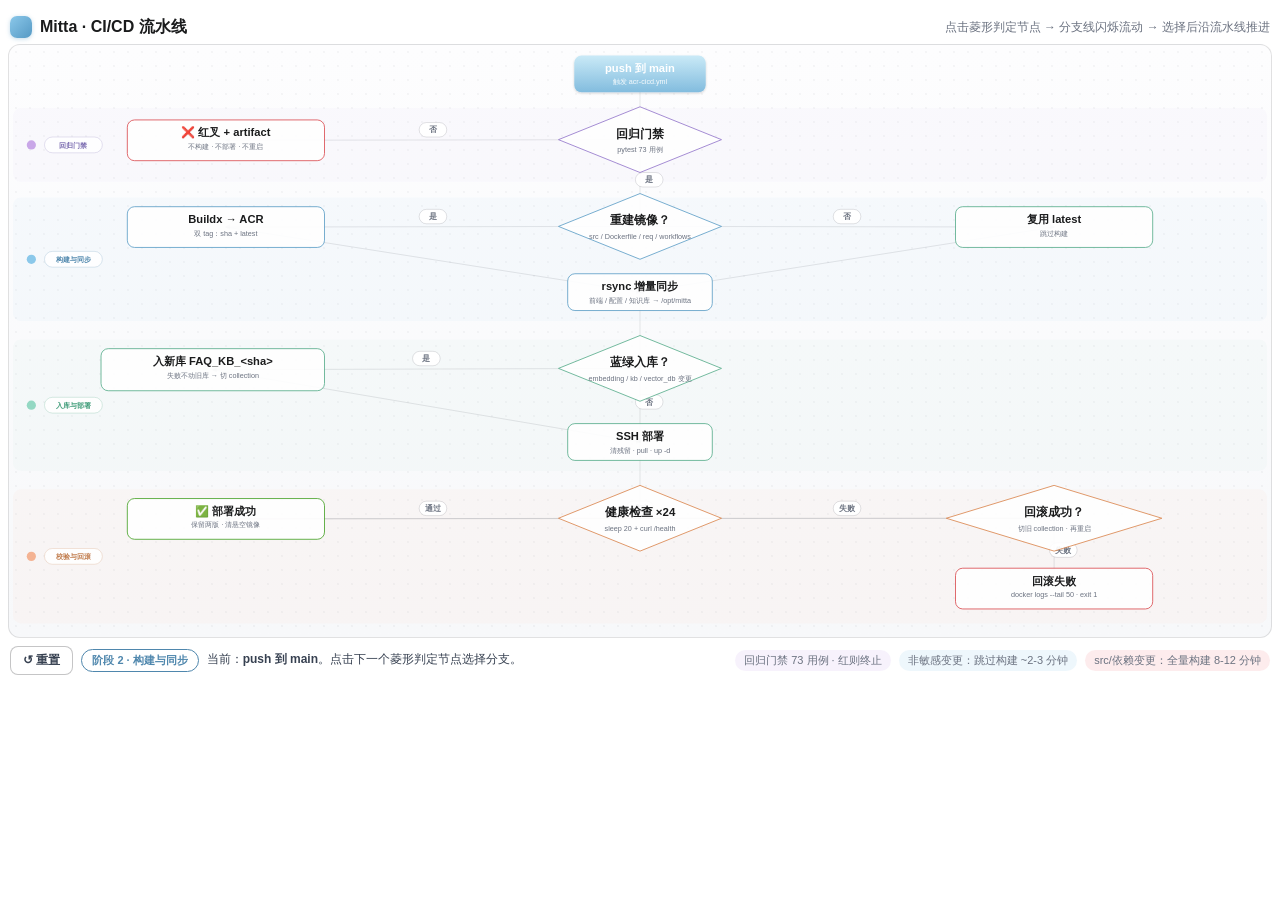
==== commit 940b570a: "docs: ci-flow 全屏铺满布局——viewBox 扩至 1920×900、节点与字号放大" ====
--- a/docs/ci-flow.html
+++ b/docs/ci-flow.html
@@ -29,25 +29,25 @@
   <script>
   (function() {
     'use strict';
-    // 宽扁布局：viewBox 1680×560，主链居中 x≈840，判定分支左右展开
-    var W = 1680, H = 560;
+    // 全屏铺满布局：viewBox 1920×900（≈2.13:1），主链居中 x≈960，分支左右展开
+    var W = 1920, H = 900;
 
     // ---- 图结构（阶段色体系：动作浅渐变 / 判定深渐变 / 终语义色）----
     var nodes = {
-      start:   { id:'start',   label:'push 到 main',          sub:'触发 acr-cicd.yml',             type:'action',   x:740, y:6,   w:200, h:44, grad:'gbL', border:'#5599C4', stage:2 },
-      gate:    { id:'gate',    label:'回归门禁',              sub:'pytest 73 用例',                type:'decision', x:735, y:64,  w:210, h:54, grad:'gpD', border:'#8E6FC8', stage:1 },
-      fail:    { id:'fail',    label:'❌ 红叉 + artifact',    sub:'不构建 · 不部署 · 不重启',       type:'terminal', x:160, y:68,  w:260, h:46, grad:'gr',  border:'#D94448', stage:1 },
-      buildq:  { id:'buildq',  label:'重建镜像？',            sub:'src / Dockerfile / req / workflows', type:'decision', x:735, y:152, w:210, h:54, grad:'gbD', border:'#5599C4', stage:2 },
-      build:   { id:'build',   label:'Buildx → ACR',         sub:'双 tag：sha + latest',           type:'action',   x:160, y:160, w:260, h:46, grad:'gbL', border:'#5599C4', stage:2 },
-      reuse:   { id:'reuse',   label:'复用 latest',           sub:'跳过构建',                       type:'action',   x:1260, y:160, w:260, h:46, grad:'ggL', border:'#4FA985', stage:2 },
-      rsync:   { id:'rsync',   label:'rsync 增量同步',        sub:'前端 / 配置 / 知识库 → /opt/mitta', type:'action', x:730, y:230, w:220, h:44, grad:'gbL', border:'#5599C4', stage:2 },
-      blueq:   { id:'blueq',   label:'蓝绿入库？',            sub:'embedding / kb / vector_db 变更', type:'decision', x:735, y:288, w:210, h:54, grad:'ggD', border:'#4FA985', stage:3 },
-      ingest:  { id:'ingest',  label:'入新库 FAQ_KB_&lt;sha&gt;', sub:'失败不动旧库 → 切 collection', type:'action', x:130, y:292, w:300, h:48, grad:'ggL', border:'#4FA985', stage:3 },
-      deploy:  { id:'deploy',  label:'SSH 部署',              sub:'清残留 · pull · up -d',          type:'action',   x:730, y:364, w:220, h:44, grad:'ggL', border:'#4FA985', stage:3 },
-      health:  { id:'health',  label:'健康检查 ×24',          sub:'sleep 20 + curl /health',        type:'decision', x:735, y:422, w:210, h:54, grad:'goD', border:'#D97F45', stage:4 },
-      success: { id:'success', label:'✅ 部署成功',            sub:'保留两版 · 清悬空镜像',          type:'terminal', x:160, y:426, w:260, h:46, grad:'gs',  border:'#3E9E1D', stage:4 },
-      rollback:{ id:'rollback',label:'回滚成功？',            sub:'切旧 collection · 再重启',       type:'decision', x:1260, y:422, w:260, h:54, grad:'goD', border:'#D97F45', stage:4 },
-      rolfail: { id:'rolfail', label:'回滚失败',              sub:'docker logs --tail 50 · exit 1', type:'terminal', x:1260, y:490, w:260, h:46, grad:'gr',  border:'#D94448', stage:4 }
+      start:   { id:'start',   label:'push 到 main',          sub:'触发 acr-cicd.yml',             type:'action',   x:860, y:16,  w:200, h:56, grad:'gbL', border:'#5599C4', stage:2 },
+      gate:    { id:'gate',    label:'回归门禁',              sub:'pytest 73 用例',                type:'decision', x:850, y:108, w:220, h:72, grad:'gpD', border:'#8E6FC8', stage:1 },
+      fail:    { id:'fail',    label:'❌ 红叉 + artifact',    sub:'不构建 · 不部署 · 不重启',       type:'terminal', x:180, y:114, w:300, h:62, grad:'gr',  border:'#D94448', stage:1 },
+      buildq:  { id:'buildq',  label:'重建镜像？',            sub:'src / Dockerfile / req / workflows', type:'decision', x:850, y:240, w:220, h:72, grad:'gbD', border:'#5599C4', stage:2 },
+      build:   { id:'build',   label:'Buildx → ACR',         sub:'双 tag：sha + latest',           type:'action',   x:180, y:246, w:300, h:62, grad:'gbL', border:'#5599C4', stage:2 },
+      reuse:   { id:'reuse',   label:'复用 latest',           sub:'跳过构建',                       type:'action',   x:1440, y:246, w:300, h:62, grad:'ggL', border:'#4FA985', stage:2 },
+      rsync:   { id:'rsync',   label:'rsync 增量同步',        sub:'前端 / 配置 / 知识库 → /opt/mitta', type:'action', x:850, y:348, w:220, h:56, grad:'gbL', border:'#5599C4', stage:2 },
+      blueq:   { id:'blueq',   label:'蓝绿入库？',            sub:'embedding / kb / vector_db 变更', type:'decision', x:850, y:456, w:220, h:72, grad:'ggD', border:'#4FA985', stage:3 },
+      ingest:  { id:'ingest',  label:'入新库 FAQ_KB_&lt;sha&gt;', sub:'失败不动旧库 → 切 collection', type:'action', x:140, y:462, w:340, h:64, grad:'ggL', border:'#4FA985', stage:3 },
+      deploy:  { id:'deploy',  label:'SSH 部署',              sub:'清残留 · pull · up -d',          type:'action',   x:850, y:576, w:220, h:56, grad:'ggL', border:'#4FA985', stage:3 },
+      health:  { id:'health',  label:'健康检查 ×24',          sub:'sleep 20 + curl /health',        type:'decision', x:850, y:684, w:220, h:72, grad:'goD', border:'#D97F45', stage:4 },
+      success: { id:'success', label:'✅ 部署成功',            sub:'保留两版 · 清悬空镜像',          type:'terminal', x:180, y:690, w:300, h:62, grad:'gs',  border:'#3E9E1D', stage:4 },
+      rollback:{ id:'rollback',label:'回滚成功？',            sub:'切旧 collection · 再重启',       type:'decision', x:1440, y:684, w:300, h:72, grad:'goD', border:'#D97F45', stage:4 },
+      rolfail: { id:'rolfail', label:'回滚失败',              sub:'docker logs --tail 50 · exit 1', type:'terminal', x:1440, y:796, w:300, h:62, grad:'gr',  border:'#D94448', stage:4 }
     };
 
     var edges = [
@@ -96,14 +96,14 @@
       var html = '<svg viewBox="0 0 ' + W + ' ' + H + '" width="100%" style="display:block;">';
 
       // ---- 泳道（4 段，阶段色）----
-      var lanes = [ {y:54,h:88}, {y:146,h:132}, {y:282,h:130}, {y:416,h:140} ];
+      var lanes = [ {y:96,h:112}, {y:232,h:188}, {y:448,h:200}, {y:676,h:204} ];
       for (var li = 0; li < lanes.length; li++) {
         var L = lanes[li], S = STAGES[li];
-        html += '<rect x="6" y="' + L.y + '" width="1668" height="' + L.h + '" rx="10" fill="' + S.bg + '"/>';
+        html += '<rect x="6" y="' + L.y + '" width="1908" height="' + L.h + '" rx="12" fill="' + S.bg + '"/>';
         var lc = L.y + L.h / 2;
-        html += '<circle cx="30" cy="' + lc + '" r="6" fill="' + S.badge + '"/>';
-        html += '<rect x="48" y="' + (lc - 11) + '" width="78" height="22" rx="11" fill="rgba(255,255,255,0.9)" stroke="' + S.tc + '" stroke-opacity="0.3"/>';
-        html += '<text x="87" y="' + (lc + 4) + '" font-size="10" fill="' + S.tc + '" font-weight="700" text-anchor="middle">' + S.name + '</text>';
+        html += '<circle cx="34" cy="' + lc + '" r="7" fill="' + S.badge + '"/>';
+        html += '<rect x="54" y="' + (lc - 12) + '" width="88" height="24" rx="12" fill="rgba(255,255,255,0.9)" stroke="' + S.tc + '" stroke-opacity="0.3"/>';
+        html += '<text x="98" y="' + (lc + 4) + '" font-size="11" fill="' + S.tc + '" font-weight="700" text-anchor="middle">' + S.name + '</text>';
       }
 
       // ---- defs：渐变 + 阴影 + 箭头 ----
@@ -130,29 +130,29 @@
         var decided = state.decided[e.from];
         var hl = walked || (decided && decided === e.cond);
         var stroke, sw, dash, op;
-        if (pb) { stroke = '#D64545'; sw = 2.8; dash = '12 9'; op = 0.95; }
-        else if (hl) { stroke = '#111827'; sw = 3; dash = null; op = 1; }
-        else { stroke = 'rgba(17,24,39,0.22)'; sw = 1.2; dash = null; op = 0.5; }
+        if (pb) { stroke = '#D64545'; sw = 3; dash = '14 10'; op = 0.95; }
+        else if (hl) { stroke = '#111827'; sw = 3.2; dash = null; op = 1; }
+        else { stroke = 'rgba(17,24,39,0.22)'; sw = 1.4; dash = null; op = 0.5; }
 
         html += '<line x1="' + P.p1.x + '" y1="' + P.p1.y + '" x2="' + P.p2.x + '" y2="' + P.p2.y + '" stroke="' + stroke + '" stroke-width="' + sw + '" stroke-dasharray="' + (dash || 'none') + '" marker-end="url(#a' + (hl || pb ? '_h' : '') + ')" opacity="' + op + '">';
         if (pb) {
-          html += '<animate attributeName="stroke-dashoffset" from="21" to="0" dur="0.7s" repeatCount="indefinite"/>';
+          html += '<animate attributeName="stroke-dashoffset" from="24" to="0" dur="0.7s" repeatCount="indefinite"/>';
           html += '<animate attributeName="opacity" values="0.4;1;0.4" dur="0.8s" repeatCount="indefinite"/>';
         }
         html += '</line>';
         if (walked) {
-          html += '<circle r="3.2" fill="#FFFFFF" opacity="0.95"><animateMotion dur="1.4s" begin="0s" repeatCount="indefinite" path="M ' + P.p1.x + ' ' + P.p1.y + ' L ' + P.p2.x + ' ' + P.p2.y + '"/></circle>';
-          html += '<circle r="3.2" fill="#FFFFFF" opacity="0.7"><animateMotion dur="1.4s" begin="0.7s" repeatCount="indefinite" path="M ' + P.p1.x + ' ' + P.p1.y + ' L ' + P.p2.x + ' ' + P.p2.y + '"/></circle>';
+          html += '<circle r="3.6" fill="#FFFFFF" opacity="0.95"><animateMotion dur="1.4s" begin="0s" repeatCount="indefinite" path="M ' + P.p1.x + ' ' + P.p1.y + ' L ' + P.p2.x + ' ' + P.p2.y + '"/></circle>';
+          html += '<circle r="3.6" fill="#FFFFFF" opacity="0.7"><animateMotion dur="1.4s" begin="0.7s" repeatCount="indefinite" path="M ' + P.p1.x + ' ' + P.p1.y + ' L ' + P.p2.x + ' ' + P.p2.y + '"/></circle>';
         } else if (pb) {
-          html += '<circle r="3.6" fill="#FFD54F" opacity="0.95"><animateMotion dur="0.8s" begin="0s" repeatCount="indefinite" path="M ' + P.p1.x + ' ' + P.p1.y + ' L ' + P.p2.x + ' ' + P.p2.y + '"/></circle>';
+          html += '<circle r="4" fill="#FFD54F" opacity="0.95"><animateMotion dur="0.8s" begin="0s" repeatCount="indefinite" path="M ' + P.p1.x + ' ' + P.p1.y + ' L ' + P.p2.x + ' ' + P.p2.y + '"/></circle>';
         }
         if (e.label) {
           var lhl = (decided === e.cond);
           var mx, my;
-          if (Math.abs(P.p1.y - P.p2.y) < 10) { mx = (P.p1.x + P.p2.x) / 2; my = P.p1.y - 9; }
-          else { mx = (P.p1.x + P.p2.x) / 2 + 12; my = (P.p1.y + P.p2.y) / 2; }
-          html += '<rect x="' + (mx - 19) + '" y="' + (my - 15) + '" width="38" height="20" rx="10" fill="' + (lhl ? '#111827' : 'rgba(255,255,255,0.92)') + '" stroke="' + (lhl ? '#111827' : 'rgba(17,24,39,0.18)') + '" stroke-width="1"/>';
-          html += '<text x="' + mx + '" y="' + (my - 1) + '" font-size="12" font-weight="700" fill="' + (lhl ? '#FFFFFF' : '#6B7280') + '" text-anchor="middle" style="pointer-events:none;">' + e.label + '</text>';
+          if (Math.abs(P.p1.y - P.p2.y) < 10) { mx = (P.p1.x + P.p2.x) / 2; my = P.p1.y - 10; }
+          else { mx = (P.p1.x + P.p2.x) / 2 + 14; my = (P.p1.y + P.p2.y) / 2; }
+          html += '<rect x="' + (mx - 21) + '" y="' + (my - 16) + '" width="42" height="22" rx="11" fill="' + (lhl ? '#111827' : 'rgba(255,255,255,0.92)') + '" stroke="' + (lhl ? '#111827' : 'rgba(17,24,39,0.18)') + '" stroke-width="1"/>';
+          html += '<text x="' + mx + '" y="' + (my - 1) + '" font-size="12.5" font-weight="700" fill="' + (lhl ? '#FFFFFF' : '#6B7280') + '" text-anchor="middle" style="pointer-events:none;">' + e.label + '</text>';
         }
       }
 
@@ -167,26 +167,26 @@
         else if (n.type === 'decision' && dval) { fill = (dval === '是') ? '#2E9E4F' : '#D64545'; stroke = 'none'; textColor = '#fff'; subColor = 'rgba(255,255,255,0.92)'; }
         else if (visited) { fill = 'url(#' + n.grad + ')'; stroke = 'none'; textColor = '#fff'; subColor = 'rgba(255,255,255,0.92)'; }
         else { fill = '#FFFFFF'; stroke = n.border; textColor = '#1A1B1C'; subColor = '#6B7280'; }
-        var sw2 = pending ? 3 : (visited ? 1.4 : 1.2);
+        var sw2 = pending ? 3 : (visited ? 1.6 : 1.3);
         var op = (visited || pending) ? 1 : 0.92;
         var swStroke = pending ? '#111827' : stroke;
         var filt = (visited || pending) ? ' filter="url(#sd)"' : '';
 
         if (n.type === 'decision') {
-          var cx = n.x + n.w / 2, cy = n.y + n.h / 2, rx = n.w / 2 + 12, ry = n.h / 2 + 12;
+          var cx = n.x + n.w / 2, cy = n.y + n.h / 2, rx = n.w / 2 + 14, ry = n.h / 2 + 14;
           if (pending) {
-            html += '<circle cx="' + cx + '" cy="' + cy + '" r="' + rx + '" fill="none" stroke="#D64545" stroke-width="2" opacity="0.7">';
-            html += '<animate attributeName="r" values="' + rx + ';' + (rx + 10) + ';' + rx + '" dur="1.2s" repeatCount="indefinite"/>';
+            html += '<circle cx="' + cx + '" cy="' + cy + '" r="' + rx + '" fill="none" stroke="#D64545" stroke-width="2.5" opacity="0.7">';
+            html += '<animate attributeName="r" values="' + rx + ';' + (rx + 12) + ';' + rx + '" dur="1.2s" repeatCount="indefinite"/>';
             html += '<animate attributeName="opacity" values="0.75;0;0.75" dur="1.2s" repeatCount="indefinite"/>';
             html += '</circle>';
           }
           html += '<polygon points="' + cx + ',' + (cy - ry) + ' ' + (cx + rx) + ',' + cy + ' ' + cx + ',' + (cy + ry) + ' ' + (cx - rx) + ',' + cy + '" fill="' + fill + '" stroke="' + swStroke + '" stroke-width="' + sw2 + '" opacity="' + op + '"' + filt + ' data-node="' + n.id + '" style="cursor:pointer;transition:fill .2s;"/>';
-          html += '<text x="' + cx + '" y="' + (cy - 2) + '" font-size="15" font-weight="700" fill="' + textColor + '" text-anchor="middle" pointer-events="none">' + n.label + '</text>';
-          html += '<text x="' + cx + '" y="' + (cy + 16) + '" font-size="9.5" fill="' + subColor + '" text-anchor="middle" pointer-events="none">' + n.sub + '</text>';
+          html += '<text x="' + cx + '" y="' + (cy - 3) + '" font-size="17.5" font-weight="700" fill="' + textColor + '" text-anchor="middle" pointer-events="none">' + n.label + '</text>';
+          html += '<text x="' + cx + '" y="' + (cy + 19) + '" font-size="11" fill="' + subColor + '" text-anchor="middle" pointer-events="none">' + n.sub + '</text>';
         } else {
-          html += '<rect x="' + n.x + '" y="' + n.y + '" width="' + n.w + '" height="' + n.h + '" rx="10" fill="' + fill + '" stroke="' + swStroke + '" stroke-width="' + sw2 + '" opacity="' + op + '"' + filt + ' data-node="' + n.id + '" style="cursor:pointer;transition:fill .2s;"/>';
-          html += '<text x="' + (n.x + n.w / 2) + '" y="' + (n.y + 20) + '" font-size="14.5" font-weight="600" fill="' + textColor + '" text-anchor="middle" pointer-events="none">' + n.label + '</text>';
-          html += '<text x="' + (n.x + n.w / 2) + '" y="' + (n.y + 35) + '" font-size="9.5" fill="' + subColor + '" text-anchor="middle" pointer-events="none">' + n.sub + '</text>';
+          html += '<rect x="' + n.x + '" y="' + n.y + '" width="' + n.w + '" height="' + n.h + '" rx="11" fill="' + fill + '" stroke="' + swStroke + '" stroke-width="' + sw2 + '" opacity="' + op + '"' + filt + ' data-node="' + n.id + '" style="cursor:pointer;transition:fill .2s;"/>';
+          html += '<text x="' + (n.x + n.w / 2) + '" y="' + (n.y + 25) + '" font-size="17" font-weight="600" fill="' + textColor + '" text-anchor="middle" pointer-events="none">' + n.label + '</text>';
+          html += '<text x="' + (n.x + n.w / 2) + '" y="' + (n.y + 44) + '" font-size="11" fill="' + subColor + '" text-anchor="middle" pointer-events="none">' + n.sub + '</text>';
         }
       }
       html += '</svg>';
@@ -195,11 +195,11 @@
       if (state.pending) {
         var pn = nodes[state.pending];
         var scale = graph.clientWidth / W;
-        var px = (pn.x + pn.w / 2 - 100) * scale;
-        var py = (pn.y + pn.h / 2 + 28) * scale;
+        var px = (pn.x + pn.w / 2 - 110) * scale;
+        var py = (pn.y + pn.h / 2 + 30) * scale;
         html += '<div style="position:absolute;left:' + px + 'px;top:' + py + 'px;display:flex;gap:10px;z-index:10;">';
-        html += '<button data-choice="是" style="padding:9px 0;width:100px;border-radius:10px;border:none;background:#2E9E4F;color:#fff;font-size:13px;font-weight:700;cursor:pointer;box-shadow:0 2px 8px rgba(46,158,79,0.35);">✓ 是</button>';
-        html += '<button data-choice="否" style="padding:9px 0;width:100px;border-radius:10px;border:none;background:#D64545;color:#fff;font-size:13px;font-weight:700;cursor:pointer;box-shadow:0 2px 8px rgba(214,69,69,0.35);">✗ 否</button>';
+        html += '<button data-choice="是" style="padding:10px 0;width:108px;border-radius:10px;border:none;background:#2E9E4F;color:#fff;font-size:14px;font-weight:700;cursor:pointer;box-shadow:0 2px 8px rgba(46,158,79,0.35);">✓ 是</button>';
+        html += '<button data-choice="否" style="padding:10px 0;width:108px;border-radius:10px;border:none;background:#D64545;color:#fff;font-size:14px;font-weight:700;cursor:pointer;box-shadow:0 2px 8px rgba(214,69,69,0.35);">✗ 否</button>';
         html += '</div>';
       }
 
